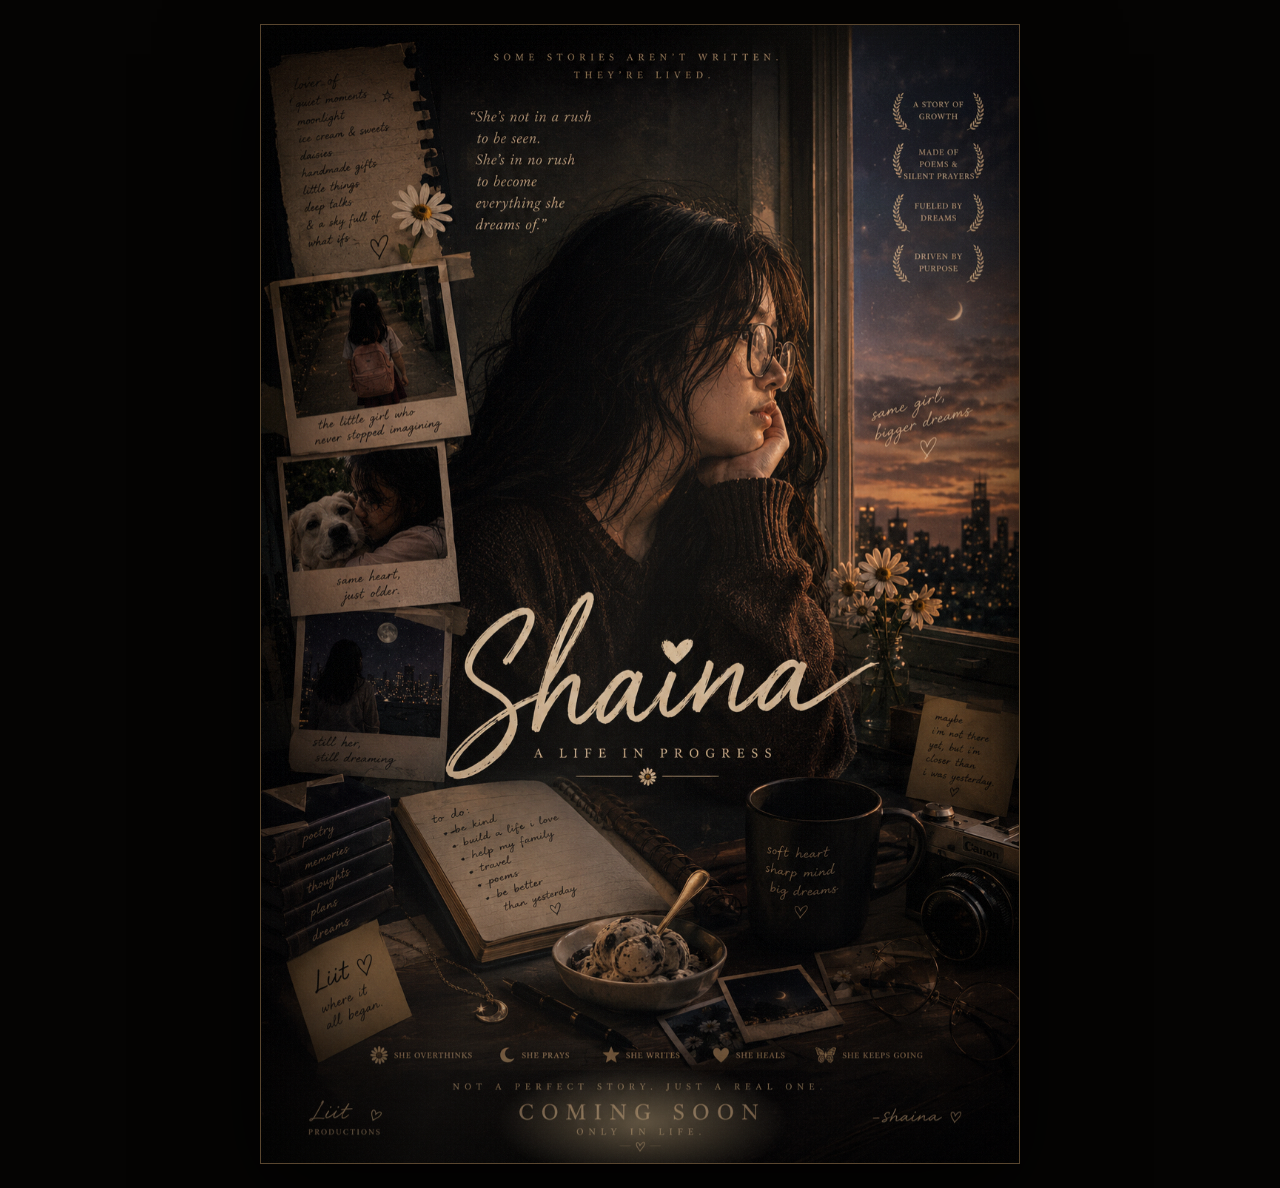
==== index.html @ 5ef810a8 "Rename index-1.html to index.html" ====
<!DOCTYPE html>
<html lang="en">
<head>
<meta charset="UTF-8">
<meta name="viewport" content="width=device-width, initial-scale=1.0">
<title>Shaina — A Life in Progress</title>
<link rel="preconnect" href="https://fonts.googleapis.com">
<link rel="preconnect" href="https://fonts.gstatic.com" crossorigin>
<link href="https://fonts.googleapis.com/css2?family=Great+Vibes&family=Cormorant+Garamond:ital,wght@0,400;0,500;0,600;1,400;1,500&family=DM+Mono:wght@400;500&display=swap" rel="stylesheet">
<link rel="stylesheet" href="style.css">
</head>
<body>
<div class="poster">
 <div class="intro" id="intro" aria-hidden="true">
  <div class="veils">
   <span class="veil"></span><span class="veil"></span><span class="veil"></span><span class="veil"></span>
   <span class="veil"></span><span class="veil"></span><span class="veil"></span><span class="veil"></span>
   <span class="veil"></span><span class="veil"></span><span class="veil"></span><span class="veil"></span>
   <span class="veil"></span><span class="veil"></span><span class="veil"></span><span class="veil"></span>
  </div>
  <div class="intro__shine"></div>
 </div>

 <img class="poster-base" src="images/poster.png" alt="Shaina — A Life in Progress movie poster">
 <div class="light"></div>
 <div class="grain"></div>
 <div class="spotlight"></div>
 <div class="titleShine"></div>
 <span class="star s1"></span><span class="star s2"></span><span class="star s3"></span>
 <span class="star s4"></span><span class="star s5"></span><span class="star s6"></span>
 <span class="dust d1"></span><span class="dust d2"></span><span class="dust d3"></span><span class="dust d4"></span>
 <div class="comingSoon"></div>
 <div class="focusDim"></div>

 <!-- only window (right side) memories are removed; everything else stays clickable -->
 <button class="hotspot h1" data-title="The Little Girl" data-text="The younger version of Shaina — curious, imaginative, and quietly building the dreams that would follow her." aria-label="Open childhood details"></button>
 <button class="hotspot h2" data-title="The Soft Heart" data-text="A reminder of the tenderness she carries: the little things, the memories, and the beings she has always cared about." aria-label="Open memory details"></button>
 <button class="hotspot h3" data-title="Still Dreaming" data-text="Even after growing up, some parts of her stayed the same — the love for quiet nights, stories, and bigger dreams." aria-label="Open dream details"></button>
 <button class="hotspot h4" data-title="Shaina" data-text="This is the center of the story: a girl figuring herself out, learning to grow without losing the softer parts of who she is." aria-label="Open Shaina details"></button>

 <div class="modal" id="detailModal" aria-hidden="true">
   <div class="detail" role="dialog" aria-modal="true" aria-labelledby="detailTitle">
     <button class="close" id="closeModal" aria-label="Close">×</button>
     <h2 id="detailTitle">Shaina</h2>
     <div class="line"></div>
     <p id="detailText"></p>
     <small>CLICK ANY MEMORY TO DISCOVER ITS STORY</small>
   </div>
 </div>
</div>

<script>
const modal=document.getElementById('detailModal');
const title=document.getElementById('detailTitle');
const text=document.getElementById('detailText');
const close=document.getElementById('closeModal');
const poster=document.querySelector('.poster');

let activeButton=null;

function spawnEmote(btn){
  const glyphs=['♡','✦','♥','✧'];
  const count=5;
  for(let i=0;i<count;i++){
    const p=document.createElement('span');
    p.className='emote-particle';
    p.textContent=glyphs[Math.floor(Math.random()*glyphs.length)];
    const xOff=Math.round((Math.random()*70-35));
    const delay=(Math.random()*0.18).toFixed(2);
    p.style.left=`calc(50% + ${xOff}px)`;
    p.style.animationDelay=delay+'s';
    btn.appendChild(p);
    setTimeout(()=>p.remove(),1400);
  }
}

function openStory(btn){
  title.textContent=btn.dataset.title;
  text.textContent=btn.dataset.text;
  modal.classList.remove('show');
  void modal.offsetWidth;
  modal.classList.add('show');
  modal.setAttribute('aria-hidden','false');
  poster.classList.remove('focusing');
}

/* Plays the "turning to greet you" flash/sweep on Shaina (h4) before her story opens */
function playGreeting(btn,onDone){
  const flash=document.createElement('span');
  flash.className='charFlash';
  const sweep=document.createElement('span');
  sweep.className='charSweep';
  btn.appendChild(flash);
  btn.appendChild(sweep);
  btn.classList.remove('greeting');
  void btn.offsetWidth;
  btn.classList.add('greeting');
  spawnEmote(btn);
  setTimeout(()=>{
    flash.remove();
    sweep.remove();
    btn.classList.remove('greeting');
    onDone();
  },720);
}

document.querySelectorAll('.hotspot').forEach(btn=>{
  btn.addEventListener('click',()=>{
    if(activeButton) activeButton.classList.remove('active');
    activeButton=btn;

    if(btn.classList.contains('h4')){
      /* Main character: brief flash/turn acknowledgment, then reveal her story */
      playGreeting(btn,()=>{
        btn.classList.remove('active');
        void btn.offsetWidth;
        btn.classList.add('active');
        openStory(btn);
      });
    } else {
      btn.classList.remove('active');
      void btn.offsetWidth;
      btn.classList.add('active');
      spawnEmote(btn);
      openStory(btn);
    }
  });
  btn.addEventListener('pointerenter',()=>{
    if(modal.classList.contains('show')) return;
    const pr=poster.getBoundingClientRect();
    const br=btn.getBoundingClientRect();
    const cx=br.left+br.width/2-pr.left;
    const cy=br.top+br.height/2-pr.top;
    const rx=br.width/2+26;
    const ry=br.height/2+26;
    poster.style.setProperty('--fx',cx+'px');
    poster.style.setProperty('--fy',cy+'px');
    poster.style.setProperty('--frx',rx+'px');
    poster.style.setProperty('--fry',ry+'px');
    poster.classList.add('focusing');
  });
  btn.addEventListener('pointerleave',()=>{poster.classList.remove('focusing')});
});

function closeDetails(){
  modal.classList.remove('show');
  modal.setAttribute('aria-hidden','true');
  if(activeButton){activeButton.classList.remove('active');activeButton=null}
}
close.addEventListener('click',closeDetails);
modal.addEventListener('click',e=>{if(e.target===modal)closeDetails()});
document.addEventListener('keydown',e=>{if(e.key==='Escape')closeDetails()});
</script>
</body>
</html>
---- style.css ----
*{box-sizing:border-box;margin:0;padding:0}
html,body{background:#050403;min-height:100%;font-family:Georgia,serif}
body{display:flex;justify-content:center;padding:24px 12px}

/* ---------- POSTER FRAME ---------- */
.poster{
  width:min(760px,100%);
  aspect-ratio:2/3;
  position:relative;
  overflow:hidden;
  background:#090807;
  box-shadow:0 30px 90px rgba(0,0,0,.75);
  border:1px solid #59462f;
  perspective:900px;
  cursor:default;
  animation:appear 1.1s ease both,frameGlow 6s ease-in-out 1.6s infinite;
  will-change:filter;
}
@keyframes appear{from{opacity:0;transform:scale(.97)}to{opacity:1;transform:scale(1)}}
@keyframes frameGlow{
  0%,100%{filter:drop-shadow(0 0 0 rgba(202,168,115,0))}
  50%{filter:drop-shadow(0 0 18px rgba(202,168,115,.45))}
}

.poster{transition:box-shadow .6s ease,border-color .6s ease}
.poster:hover{box-shadow:0 34px 100px rgba(0,0,0,.8);border-color:#7a6238}

.poster>.poster-base{
  position:absolute;inset:0;width:100%;height:100%;
  object-fit:cover;display:block;
  transform-origin:50% 48%;will-change:transform;
  animation:cameraDrift 20s ease-in-out infinite alternate;
}
@keyframes cameraDrift{
  0%{transform:scale(1.012) translate3d(0,0,0)}
  50%{transform:scale(1.024) translate3d(-.3%,.18%,0)}
  100%{transform:scale(1.036) translate3d(.3%,-.14%,0)}
}

/* cinematic moving light sweep */
.light{
  position:absolute;inset:-60%;z-index:6;pointer-events:none;
  background:linear-gradient(112deg,transparent 42%,rgba(255,225,180,.06) 50%,transparent 58%);
  mix-blend-mode:screen;will-change:transform;
  animation:filmLight 17s cubic-bezier(.45,0,.55,1) infinite;
}
@keyframes filmLight{
  0%,100%{transform:translateX(-18%) rotate(-2deg);opacity:.18}
  50%{transform:translateX(18%) rotate(2deg);opacity:.55}
}

/* soft breathing vignette, keeps focus on Shaina */
.poster:after{
  content:"";position:absolute;inset:-5%;z-index:7;pointer-events:none;
  background:radial-gradient(circle at 50% 42%,transparent 34%,rgba(0,0,0,.16) 66%,rgba(0,0,0,.58) 100%);
  animation:vignetteBreath 9s ease-in-out infinite alternate;
}
@keyframes vignetteBreath{from{opacity:.72}to{opacity:1}}

/* subtle film grain */
.grain{
  position:absolute;inset:0;z-index:4;pointer-events:none;opacity:.1;
  background-image:url("data:image/svg+xml,%3Csvg xmlns='http://www.w3.org/2000/svg' width='180' height='180'%3E%3Cfilter id='n'%3E%3CfeTurbulence baseFrequency='.8' numOctaves='4' stitchTiles='stitch'/%3E%3C/filter%3E%3Crect width='100%25' height='100%25' filter='url(%23n)' opacity='.7'/%3E%3C/svg%3E");
}

/* cursor-tracking golden spotlight — desktop hover only */
.spotlight{
  position:absolute;top:50%;left:50%;width:55%;height:38%;
  z-index:10;pointer-events:none;opacity:0;border-radius:50%;
  background:radial-gradient(circle,rgba(255,214,150,.16),transparent 70%);
  transform:translate3d(calc(-50% + var(--sx,0px)),calc(-50% + var(--sy,0px)),0);
  transition:opacity .5s ease;will-change:transform;
}
.poster:hover .spotlight{opacity:1}

/* soft golden glow breathing behind the title */
.titleShine{
  position:absolute;left:14%;right:14%;top:53%;bottom:25%;
  z-index:5;pointer-events:none;
  background:radial-gradient(ellipse 55% 60% at 50% 50%,rgba(255,222,170,.2),transparent 78%);
  mix-blend-mode:screen;filter:blur(10px);opacity:0;
  animation:titleGlow 6s ease-in-out 2.8s infinite;
}
@keyframes titleGlow{0%,100%{opacity:0}50%{opacity:1}}

/* twinkling night sky */
.star{position:absolute;z-index:9;width:2px;height:2px;border-radius:50%;background:#fff;box-shadow:0 0 5px 1px rgba(255,255,255,.85);opacity:0;pointer-events:none;animation:twinkle 3.6s ease-in-out infinite}
.s1{left:80%;top:9%;animation-delay:.2s}
.s2{left:86%;top:14%;animation-delay:1.1s}
.s3{left:91%;top:8%;animation-delay:2s}
.s4{left:83%;top:21%;animation-delay:.7s}
.s5{left:95%;top:17%;animation-delay:1.6s}
.s6{left:88%;top:25%;animation-delay:2.5s}
@keyframes twinkle{0%,100%{opacity:0;transform:scale(.6)}50%{opacity:1;transform:scale(1.3)}}

/* floating dust motes */
.dust{position:absolute;z-index:8;width:3px;height:3px;border-radius:50%;background:#f1ddbd;opacity:0;pointer-events:none;animation:dust 9s ease-in-out infinite}
.d1{left:32%;top:18%;animation-delay:0s}
.d2{left:74%;top:42%;animation-delay:2.2s}
.d3{left:48%;top:78%;animation-delay:4.4s}
.d4{left:18%;top:68%;animation-delay:6.6s}
@keyframes dust{
  0%,100%{opacity:0;transform:translate(0,10px)}
  25%{opacity:.18}
  55%{opacity:.4;transform:translate(8px,-18px)}
  80%{opacity:.08}
}

/* "COMING SOON" — a soft gold light blends over the text, no overlay image needed */
.comingSoon{
  position:absolute;left:29.3%;top:93.7%;width:42%;height:5.6%;
  z-index:5;pointer-events:none;
}
.comingSoon:before{
  content:"";position:absolute;inset:-60% -8%;
  background:radial-gradient(ellipse 55% 60% at 50% 50%,rgba(255,222,170,.5),transparent 72%);
  mix-blend-mode:screen;filter:blur(2px);
  animation:comingSoonGlow 4.2s ease-in-out infinite;
}
@keyframes comingSoonGlow{
  0%,100%{opacity:.25}
  50%{opacity:.85}
}

/* focus dim — while one memory is hovered, everything else softly blurs and dims around it */
.focusDim{
  position:absolute;inset:0;z-index:18;pointer-events:none;
  background:rgba(5,4,3,.5);
  backdrop-filter:blur(3.5px) brightness(.88) saturate(.9);
  -webkit-backdrop-filter:blur(3.5px) brightness(.88) saturate(.9);
  opacity:0;transition:opacity .55s cubic-bezier(.22,1,.36,1);
  -webkit-mask-image:radial-gradient(ellipse var(--frx,0px) var(--fry,0px) at var(--fx,50%) var(--fy,50%),transparent 0%,transparent 68%,black 100%);
  mask-image:radial-gradient(ellipse var(--frx,0px) var(--fry,0px) at var(--fx,50%) var(--fy,50%),transparent 0%,transparent 68%,black 100%);
  -webkit-mask-repeat:no-repeat;mask-repeat:no-repeat;
}
.poster.focusing .focusDim{opacity:1}

.hotspot{position:absolute;z-index:25;background:transparent;border:0;padding:0;cursor:pointer;transition:transform .5s cubic-bezier(.22,1,.36,1)}
.hotspot:hover{transform:scale(1.018)}
.h1{left:2%;top:22%;width:25%;height:18%}
.h2{left:2%;top:39%;width:25%;height:15%}
.h3{left:2%;top:53%;width:25%;height:16%}
.h4{left:26%;top:15%;width:51%;height:55%}

/* hover frame — viewfinder corner brackets, like a camera pulling focus on the memory */
.hotspot:before{
  content:"";position:absolute;inset:-5%;pointer-events:none;
  border:22px solid transparent;
  border-image:url("data:image/svg+xml,%3Csvg xmlns='http://www.w3.org/2000/svg' width='60' height='60'%3E%3Cpath d='M2 18V6a4 4 0 0 1 4-4h12M58 18V6a4 4 0 0 1-4-4H42M2 42v12a4 4 0 0 0 4 4h12M58 42v12a4 4 0 0 0-4 4H42' fill='none' stroke='%23e8c793' stroke-width='2.4' stroke-linecap='round'/%3E%3C/svg%3E") 20 fill/22px stretch;
  opacity:0;transform:scale(1.05);
  transition:opacity .5s ease,transform .5s cubic-bezier(.22,1,.36,1);
}
.hotspot:hover:before{opacity:.85;transform:scale(1)}
.hotspot.active:before{opacity:0}

/* hover label — the memory's name, whispered in above the frame */
.hotspot:after{
  content:"✦  " attr(data-title) "  ✦";
  position:absolute;left:50%;bottom:100%;margin-bottom:8px;
  transform:translate(-50%,6px);
  font:italic 500 13px/1 'Cormorant Garamond',Georgia,serif;
  letter-spacing:.04em;color:#f1dfc0;white-space:nowrap;
  padding:5px 14px;border:1px solid rgba(216,182,129,.4);
  background:rgba(10,8,6,.82);backdrop-filter:blur(3px);
  border-radius:1px;opacity:0;pointer-events:none;
  transition:opacity .4s ease,transform .4s cubic-bezier(.22,1,.36,1);
}
.hotspot:hover:after{opacity:1;transform:translate(-50%,0)}
.hotspot.active:after{content:"";opacity:0}
.h4:after{bottom:auto;top:6%}
.h1:after,.h2:after,.h3:after{left:0;transform:translate(0,6px)}
.h1:hover:after,.h2:hover:after,.h3:hover:after{transform:translate(0,0)}
@media(max-width:600px){.hotspot:after{font-size:11px;padding:4px 10px}}

.hotspot.active{animation:memoryFocus .85s cubic-bezier(.22,1,.36,1) both;z-index:90}
@keyframes memoryFocus{
  0%{transform:scale(1) rotate(0deg);filter:brightness(1) saturate(1)}
  25%{transform:scale(1.05) rotate(-1.6deg);filter:brightness(1.3) saturate(1.25)}
  50%{transform:scale(1.03) rotate(1.4deg);filter:brightness(1.18) saturate(1.15)}
  75%{transform:scale(1.02) rotate(-.6deg);filter:brightness(1.08) saturate(1.05)}
  100%{transform:scale(1.012) rotate(0deg);filter:brightness(1) saturate(1)}
}
.hotspot.active:after{
  content:"";position:absolute;inset:0;margin:auto;width:14px;height:14px;border-radius:50%;
  background:radial-gradient(circle,rgba(255,190,150,.95),rgba(255,225,170,.5) 45%,transparent 70%);
  animation:clickPing .85s cubic-bezier(.22,1,.36,1) both;pointer-events:none;
}
@keyframes clickPing{0%{opacity:.95;transform:scale(.4)}100%{opacity:0;transform:scale(10)}}

/* ---------- MAIN CHARACTER "GREETING" ACKNOWLEDGMENT ---------- */
/* Plays only on the Shaina (h4) hotspot before her story opens: a bright
   camera-flash pulse across her, like she's turning to acknowledge you. */
.hotspot.h4.greeting{animation:charGreet .78s cubic-bezier(.22,1,.36,1) both;z-index:90}
@keyframes charGreet{
  0%{transform:scale(1) rotate(0deg);filter:brightness(1) saturate(1) contrast(1)}
  20%{transform:scale(1.015) rotate(-.6deg);filter:brightness(1.55) saturate(1.3) contrast(1.08)}
  40%{transform:scale(1.03) rotate(.8deg);filter:brightness(1.25) saturate(1.2) contrast(1.05)}
  62%{transform:scale(1.015) rotate(-.4deg);filter:brightness(1.4) saturate(1.15) contrast(1.03)}
  100%{transform:scale(1.008) rotate(0deg);filter:brightness(1) saturate(1) contrast(1)}
}
.charFlash{
  position:absolute;inset:-8%;z-index:88;pointer-events:none;border-radius:6%;
  background:radial-gradient(ellipse 60% 55% at 50% 42%,rgba(255,241,214,.95),rgba(255,222,170,.4) 45%,transparent 74%);
  mix-blend-mode:screen;opacity:0;
  animation:flashPulse .78s cubic-bezier(.22,1,.36,1) both;
}
@keyframes flashPulse{
  0%{opacity:0}
  16%{opacity:.9}
  38%{opacity:.35}
  55%{opacity:.6}
  100%{opacity:0}
}
/* a soft sweeping glint, like light catching her as she turns to face you */
.charSweep{
  position:absolute;inset:-8%;z-index:89;pointer-events:none;border-radius:6%;overflow:hidden;
}
.charSweep:before{
  content:"";position:absolute;top:-20%;bottom:-20%;left:-40%;width:36%;
  background:linear-gradient(100deg,transparent,rgba(255,238,205,.65),transparent);
  mix-blend-mode:screen;
  animation:sweepAcross .78s cubic-bezier(.22,1,.36,1) both;
}
@keyframes sweepAcross{
  0%{transform:translateX(0) skewX(-12deg);opacity:0}
  12%{opacity:.85}
  70%{opacity:.5}
  100%{transform:translateX(340%) skewX(-12deg);opacity:0}
}

/* floating emote particles — little sparks of reaction when a memory is tapped */
.emote-particle{
  position:absolute;bottom:38%;left:50%;
  transform:translate(-50%,0) scale(.5) rotate(0deg);
  font-size:15px;color:#f3d9a6;
  text-shadow:0 0 6px rgba(240,214,160,.85),0 0 2px rgba(0,0,0,.4);
  pointer-events:none;z-index:95;opacity:0;
  animation:emoteFloat 1.15s ease-out forwards;
}
@keyframes emoteFloat{
  0%{opacity:0;transform:translate(-50%,0) scale(.4) rotate(0deg)}
  18%{opacity:1;transform:translate(-50%,-14px) scale(1.15) rotate(-8deg)}
  100%{opacity:0;transform:translate(-50%,-78px) scale(.75) rotate(10deg)}
}

/* cinematic detail panel */
.modal{position:absolute;inset:0;z-index:100;display:flex;align-items:center;justify-content:center;padding:7%;background:rgba(4,3,2,.72);backdrop-filter:blur(7px);-webkit-backdrop-filter:blur(7px);opacity:0;visibility:hidden;transition:opacity .45s ease,visibility .45s ease}
.modal.show{opacity:1;visibility:visible;animation:cinemaCurtain .65s cubic-bezier(.22,1,.36,1) both}
@keyframes cinemaCurtain{0%{opacity:0;backdrop-filter:blur(0);-webkit-backdrop-filter:blur(0)}100%{opacity:1;backdrop-filter:blur(9px);-webkit-backdrop-filter:blur(9px)}}

.detail{position:relative;width:min(88%,470px);padding:9% 9% 8%;text-align:center;background:linear-gradient(145deg,rgba(42,31,22,.96),rgba(12,9,7,.97));border:1px solid rgba(219,190,146,.38);box-shadow:0 25px 70px rgba(0,0,0,.85)}
.modal.show .detail{animation:storyReveal .75s cubic-bezier(.22,1,.36,1) both}
@keyframes storyReveal{
  0%{opacity:0;transform:translateY(42px) scale(.9) rotateX(8deg);filter:blur(8px)}
  55%{opacity:1;transform:translateY(-5px) scale(1.015) rotateX(0);filter:blur(0)}
  100%{opacity:1;transform:translateY(0) scale(1) rotateX(0)}
}
.detail:before{content:'✦';position:absolute;top:7%;left:50%;transform:translateX(-50%);color:#d8b681;font-size:18px}
.detail h2{margin:12% 0 4%;font:400 clamp(30px,6vw,48px) 'Great Vibes';color:#f0dec0;animation:letterReveal .7s .15s both}
.detail .line{width:55px;height:1px;background:#caa873;margin:0 auto 7%;opacity:.7;transform-origin:center;animation:lineGrow .6s .28s both}
.detail p{margin:0 auto;max-width:390px;font:italic clamp(15px,2.7vw,21px)/1.45 'Cormorant Garamond';color:#ddcbb0;animation:textReveal .7s .34s both}
.detail small{display:block;margin-top:8%;font:400 8px/1.5 'DM Mono';letter-spacing:.25em;color:#ad9068;animation:textReveal .7s .46s both}
@keyframes letterReveal{from{opacity:0;transform:translateY(12px);letter-spacing:.08em}to{opacity:1;transform:none;letter-spacing:normal}}
@keyframes lineGrow{from{transform:scaleX(0);opacity:0}to{transform:scaleX(1);opacity:.7}}
@keyframes textReveal{from{opacity:0;transform:translateY(10px)}to{opacity:1;transform:none}}

.close{position:absolute;right:4%;top:4%;border:0;background:none;color:#d9c09a;font:300 25px 'DM Mono';cursor:pointer;transition:.25s}
.close:hover{transform:rotate(90deg) scale(1.12);color:#fff}

/* mobile: scales as one complete 2:3 poster, layout never rearranges */
@media(max-width:600px){
 body{padding:0}
 .poster{width:100vw;border:0;box-shadow:none}
}

/* ---------- OPENING TITLE SEQUENCE ---------- */
.intro{position:absolute;inset:0;z-index:200;pointer-events:none;overflow:hidden;transition:opacity .6s ease .1s}
.intro.is-done{opacity:0}
.veils{position:absolute;inset:0;display:grid;grid-template-columns:repeat(4,1fr);grid-template-rows:repeat(4,1fr)}
.veil{background:#050403;animation:veilOpen .8s cubic-bezier(.22,1,.36,1) both}
/* stagger order: Shaina (center) -> title -> outward to top -> sides -> desk -> footer, last */
.veil:nth-child(1){animation-delay:1.4s}
.veil:nth-child(2){animation-delay:.8s}
.veil:nth-child(3){animation-delay:.95s}
.veil:nth-child(4){animation-delay:1.55s}
.veil:nth-child(5){animation-delay:1.1s}
.veil:nth-child(6){animation-delay:.2s}
.veil:nth-child(7){animation-delay:.35s}
.veil:nth-child(8){animation-delay:1.25s}
.veil:nth-child(9){animation-delay:1.7s}
.veil:nth-child(10){animation-delay:.5s}
.veil:nth-child(11){animation-delay:.65s}
.veil:nth-child(12){animation-delay:1.85s}
.veil:nth-child(13){animation-delay:2s}
.veil:nth-child(14){animation-delay:2.15s}
.veil:nth-child(15){animation-delay:2.3s}
.veil:nth-child(16){animation-delay:2.45s}
@keyframes veilOpen{0%{opacity:1;filter:brightness(.4)}45%{opacity:.8;filter:brightness(.75)}100%{opacity:0;filter:brightness(1)}}
.intro__shine{position:absolute;inset:-70%;background:linear-gradient(105deg,transparent 44%,rgba(255,231,193,.11) 50%,transparent 56%);mix-blend-mode:screen;animation:introShine 3.2s ease-in-out .3s both}
@keyframes introShine{0%{transform:translateX(-28%) rotate(-2deg);opacity:0}25%{opacity:.3}70%{opacity:.55}100%{transform:translateX(28%) rotate(2deg);opacity:0}}

@media(prefers-reduced-motion:reduce){
  .poster,.poster>.poster-base,.light,.poster:after,.dust,.spotlight,.titleShine,.star,
  .hotspot.active,.hotspot.active:after,.modal.show,.modal.show .detail,
  .detail h2,.detail .line,.detail p,.detail small,.veil,.intro__shine,
  .comingSoon:before,.hotspot.h4.greeting,.charFlash,.charSweep:before{animation:none!important}
  .focusDim{transition:none!important}
  .emote-particle{display:none!important}
  .poster{opacity:1;transform:none}
}
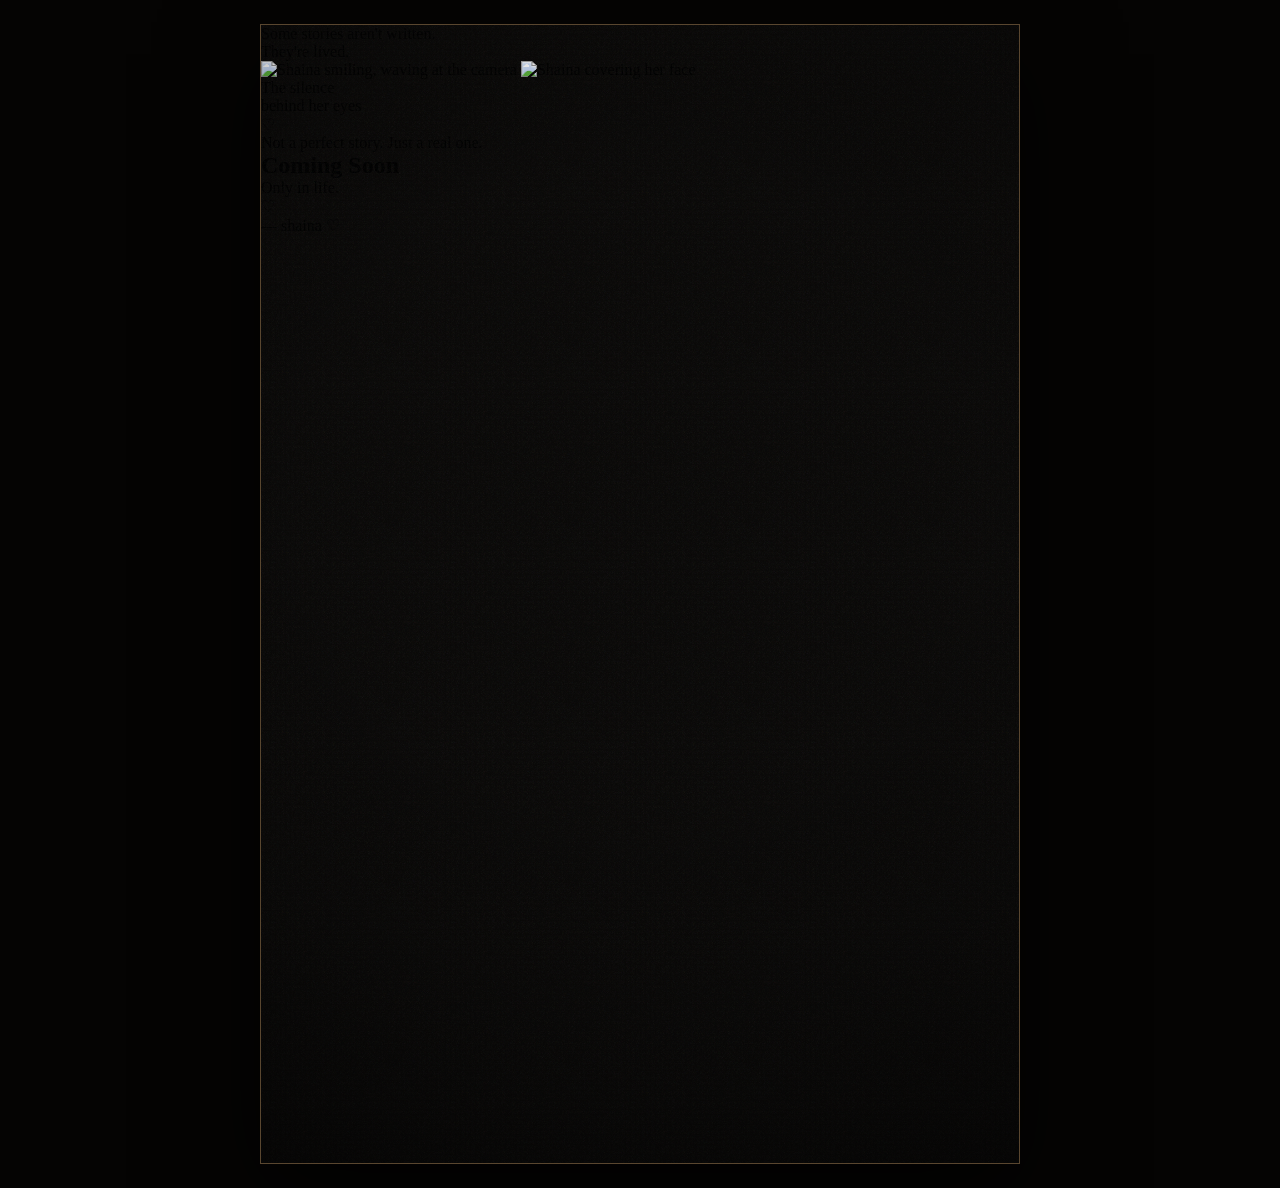
==== commit 48153bcb: "Update index.html" ====
--- a/index.html
+++ b/index.html
@@ -3,153 +3,50 @@
 <head>
 <meta charset="UTF-8">
 <meta name="viewport" content="width=device-width, initial-scale=1.0">
-<title>Shaina — A Life in Progress</title>
+<title>ACTIVITY3_LUCENA</title>
 <link rel="preconnect" href="https://fonts.googleapis.com">
 <link rel="preconnect" href="https://fonts.gstatic.com" crossorigin>
-<link href="https://fonts.googleapis.com/css2?family=Great+Vibes&family=Cormorant+Garamond:ital,wght@0,400;0,500;0,600;1,400;1,500&family=DM+Mono:wght@400;500&display=swap" rel="stylesheet">
+<link href="https://fonts.googleapis.com/css2?family=Cormorant+Garamond:wght@400;500;600&family=Cormorant+SC:wght@500;600&family=Mrs+Saint+Delafield&family=Alex+Brush&display=swap" rel="stylesheet">
 <link rel="stylesheet" href="style.css">
+ <link rel="icon" type="image/png" href="favicon.png">
+ <script src="script.js"></script>
 </head>
 <body>
-<div class="poster">
- <div class="intro" id="intro" aria-hidden="true">
-  <div class="veils">
-   <span class="veil"></span><span class="veil"></span><span class="veil"></span><span class="veil"></span>
-   <span class="veil"></span><span class="veil"></span><span class="veil"></span><span class="veil"></span>
-   <span class="veil"></span><span class="veil"></span><span class="veil"></span><span class="veil"></span>
-   <span class="veil"></span><span class="veil"></span><span class="veil"></span><span class="veil"></span>
-  </div>
-  <div class="intro__shine"></div>
- </div>
 
- <img class="poster-base" src="images/poster.png" alt="Shaina — A Life in Progress movie poster">
- <div class="light"></div>
- <div class="grain"></div>
- <div class="spotlight"></div>
- <div class="titleShine"></div>
- <span class="star s1"></span><span class="star s2"></span><span class="star s3"></span>
- <span class="star s4"></span><span class="star s5"></span><span class="star s6"></span>
- <span class="dust d1"></span><span class="dust d2"></span><span class="dust d3"></span><span class="dust d4"></span>
- <div class="comingSoon"></div>
- <div class="focusDim"></div>
+  <main class="poster">
 
- <!-- only window (right side) memories are removed; everything else stays clickable -->
- <button class="hotspot h1" data-title="The Little Girl" data-text="The younger version of Shaina — curious, imaginative, and quietly building the dreams that would follow her." aria-label="Open childhood details"></button>
- <button class="hotspot h2" data-title="The Soft Heart" data-text="A reminder of the tenderness she carries: the little things, the memories, and the beings she has always cared about." aria-label="Open memory details"></button>
- <button class="hotspot h3" data-title="Still Dreaming" data-text="Even after growing up, some parts of her stayed the same — the love for quiet nights, stories, and bigger dreams." aria-label="Open dream details"></button>
- <button class="hotspot h4" data-title="Shaina" data-text="This is the center of the story: a girl figuring herself out, learning to grow without losing the softer parts of who she is." aria-label="Open Shaina details"></button>
+    <div class="grain"></div>
+    <div class="vignette"></div>
+    <div class="scrim"></div>
 
- <div class="modal" id="detailModal" aria-hidden="true">
-   <div class="detail" role="dialog" aria-modal="true" aria-labelledby="detailTitle">
-     <button class="close" id="closeModal" aria-label="Close">×</button>
-     <h2 id="detailTitle">Shaina</h2>
-     <div class="line"></div>
-     <p id="detailText"></p>
-     <small>CLICK ANY MEMORY TO DISCOVER ITS STORY</small>
-   </div>
- </div>
-</div>
+    <header class="poster__eyebrow">
+      <p class="tagline">Some stories aren't written.<br>They're lived.</p>
+    </header>
 
-<script>
-const modal=document.getElementById('detailModal');
-const title=document.getElementById('detailTitle');
-const text=document.getElementById('detailText');
-const close=document.getElementById('closeModal');
-const poster=document.querySelector('.poster');
+    <section class="portrait" id="portrait" aria-label="Hover or press to reveal the other side of the story">
+      <div class="portrait__glow"></div>
+      <img class="portrait__img portrait__img--smile" src="images/smile.jpg" alt="Shaina smiling, waving at the camera">
+      <img class="portrait__img portrait__img--hide" src="images/hide.jpg" alt="Shaina covering her face">
+      <div class="particles" id="particles"></div>
+    </section>
 
-let activeButton=null;
+    <section class="poster__body">
+      <p class="script">The silence<br>behind her eyes</p>
+      <div class="heart" aria-hidden="true">♡</div>
 
-function spawnEmote(btn){
-  const glyphs=['♡','✦','♥','✧'];
-  const count=5;
-  for(let i=0;i<count;i++){
-    const p=document.createElement('span');
-    p.className='emote-particle';
-    p.textContent=glyphs[Math.floor(Math.random()*glyphs.length)];
-    const xOff=Math.round((Math.random()*70-35));
-    const delay=(Math.random()*0.18).toFixed(2);
-    p.style.left=`calc(50% + ${xOff}px)`;
-    p.style.animationDelay=delay+'s';
-    btn.appendChild(p);
-    setTimeout(()=>p.remove(),1400);
-  }
-}
+      <p class="subline">Not a perfect story. Just a real one.</p>
 
-function openStory(btn){
-  title.textContent=btn.dataset.title;
-  text.textContent=btn.dataset.text;
-  modal.classList.remove('show');
-  void modal.offsetWidth;
-  modal.classList.add('show');
-  modal.setAttribute('aria-hidden','false');
-  poster.classList.remove('focusing');
-}
+      <h1 class="title">Coming Soon</h1>
+      <p class="release">Only in life.</p>
+      <div class="rule"><span>♡</span></div>
+    </section>
 
-/* Plays the "turning to greet you" flash/sweep on Shaina (h4) before her story opens */
-function playGreeting(btn,onDone){
-  const flash=document.createElement('span');
-  flash.className='charFlash';
-  const sweep=document.createElement('span');
-  sweep.className='charSweep';
-  btn.appendChild(flash);
-  btn.appendChild(sweep);
-  btn.classList.remove('greeting');
-  void btn.offsetWidth;
-  btn.classList.add('greeting');
-  spawnEmote(btn);
-  setTimeout(()=>{
-    flash.remove();
-    sweep.remove();
-    btn.classList.remove('greeting');
-    onDone();
-  },720);
-}
+    <footer class="poster__footer">
+      <p class="signature">— shaina <span aria-hidden="true">♡</span></p>
+    </footer>
 
-document.querySelectorAll('.hotspot').forEach(btn=>{
-  btn.addEventListener('click',()=>{
-    if(activeButton) activeButton.classList.remove('active');
-    activeButton=btn;
+  </main>
 
-    if(btn.classList.contains('h4')){
-      /* Main character: brief flash/turn acknowledgment, then reveal her story */
-      playGreeting(btn,()=>{
-        btn.classList.remove('active');
-        void btn.offsetWidth;
-        btn.classList.add('active');
-        openStory(btn);
-      });
-    } else {
-      btn.classList.remove('active');
-      void btn.offsetWidth;
-      btn.classList.add('active');
-      spawnEmote(btn);
-      openStory(btn);
-    }
-  });
-  btn.addEventListener('pointerenter',()=>{
-    if(modal.classList.contains('show')) return;
-    const pr=poster.getBoundingClientRect();
-    const br=btn.getBoundingClientRect();
-    const cx=br.left+br.width/2-pr.left;
-    const cy=br.top+br.height/2-pr.top;
-    const rx=br.width/2+26;
-    const ry=br.height/2+26;
-    poster.style.setProperty('--fx',cx+'px');
-    poster.style.setProperty('--fy',cy+'px');
-    poster.style.setProperty('--frx',rx+'px');
-    poster.style.setProperty('--fry',ry+'px');
-    poster.classList.add('focusing');
-  });
-  btn.addEventListener('pointerleave',()=>{poster.classList.remove('focusing')});
-});
-
-function closeDetails(){
-  modal.classList.remove('show');
-  modal.setAttribute('aria-hidden','true');
-  if(activeButton){activeButton.classList.remove('active');activeButton=null}
-}
-close.addEventListener('click',closeDetails);
-modal.addEventListener('click',e=>{if(e.target===modal)closeDetails()});
-document.addEventListener('keydown',e=>{if(e.key==='Escape')closeDetails()});
-</script>
+  <script src="script.js"></script>
 </body>
 </html>
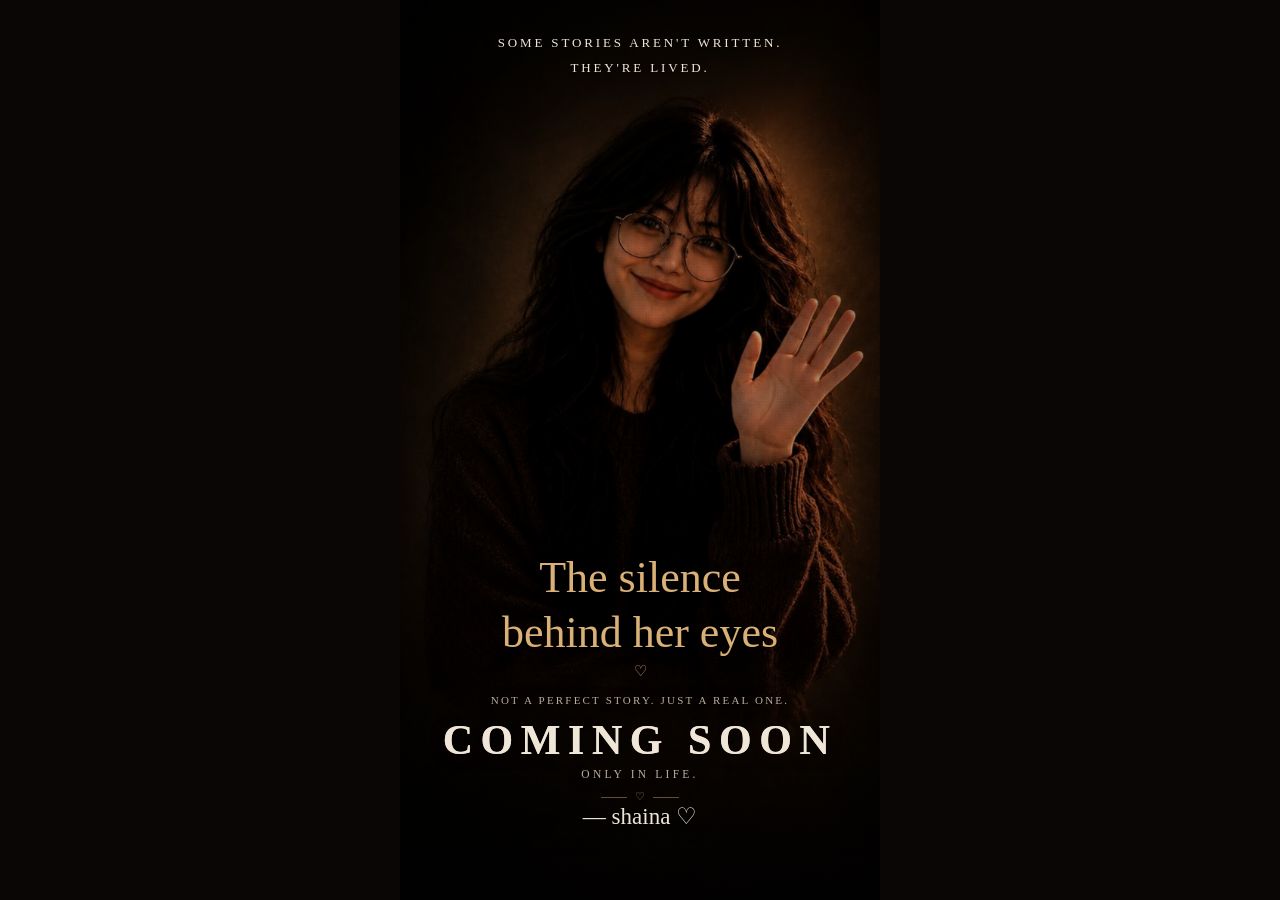
==== commit 6bdda370: "Update index.html" ====
--- a/index.html
+++ b/index.html
@@ -8,7 +8,7 @@
 <link rel="preconnect" href="https://fonts.gstatic.com" crossorigin>
 <link href="https://fonts.googleapis.com/css2?family=Cormorant+Garamond:wght@400;500;600&family=Cormorant+SC:wght@500;600&family=Mrs+Saint+Delafield&family=Alex+Brush&display=swap" rel="stylesheet">
 <link rel="stylesheet" href="style.css">
- <link rel="icon" type="image/png" href="favicon.png">
+<link rel="icon" href="images/favicon.png">
  <script src="script.js"></script>
 </head>
 <body>
--- a/style.css
+++ b/style.css
@@ -1,310 +1,420 @@
-*{box-sizing:border-box;margin:0;padding:0}
-html,body{background:#050403;min-height:100%;font-family:Georgia,serif}
-body{display:flex;justify-content:center;padding:24px 12px}
-
-/* ---------- POSTER FRAME ---------- */
-.poster{
-  width:min(760px,100%);
-  aspect-ratio:2/3;
-  position:relative;
-  overflow:hidden;
-  background:#090807;
-  box-shadow:0 30px 90px rgba(0,0,0,.75);
-  border:1px solid #59462f;
-  perspective:900px;
-  cursor:default;
-  animation:appear 1.1s ease both,frameGlow 6s ease-in-out 1.6s infinite;
-  will-change:filter;
-}
-@keyframes appear{from{opacity:0;transform:scale(.97)}to{opacity:1;transform:scale(1)}}
-@keyframes frameGlow{
-  0%,100%{filter:drop-shadow(0 0 0 rgba(202,168,115,0))}
-  50%{filter:drop-shadow(0 0 18px rgba(202,168,115,.45))}
-}
-
-.poster{transition:box-shadow .6s ease,border-color .6s ease}
-.poster:hover{box-shadow:0 34px 100px rgba(0,0,0,.8);border-color:#7a6238}
-
-.poster>.poster-base{
-  position:absolute;inset:0;width:100%;height:100%;
-  object-fit:cover;display:block;
-  transform-origin:50% 48%;will-change:transform;
-  animation:cameraDrift 20s ease-in-out infinite alternate;
-}
-@keyframes cameraDrift{
-  0%{transform:scale(1.012) translate3d(0,0,0)}
-  50%{transform:scale(1.024) translate3d(-.3%,.18%,0)}
-  100%{transform:scale(1.036) translate3d(.3%,-.14%,0)}
-}
-
-/* cinematic moving light sweep */
-.light{
-  position:absolute;inset:-60%;z-index:6;pointer-events:none;
-  background:linear-gradient(112deg,transparent 42%,rgba(255,225,180,.06) 50%,transparent 58%);
-  mix-blend-mode:screen;will-change:transform;
-  animation:filmLight 17s cubic-bezier(.45,0,.55,1) infinite;
-}
-@keyframes filmLight{
-  0%,100%{transform:translateX(-18%) rotate(-2deg);opacity:.18}
-  50%{transform:translateX(18%) rotate(2deg);opacity:.55}
-}
-
-/* soft breathing vignette, keeps focus on Shaina */
-.poster:after{
-  content:"";position:absolute;inset:-5%;z-index:7;pointer-events:none;
-  background:radial-gradient(circle at 50% 42%,transparent 34%,rgba(0,0,0,.16) 66%,rgba(0,0,0,.58) 100%);
-  animation:vignetteBreath 9s ease-in-out infinite alternate;
-}
-@keyframes vignetteBreath{from{opacity:.72}to{opacity:1}}
-
-/* subtle film grain */
-.grain{
-  position:absolute;inset:0;z-index:4;pointer-events:none;opacity:.1;
-  background-image:url("data:image/svg+xml,%3Csvg xmlns='http://www.w3.org/2000/svg' width='180' height='180'%3E%3Cfilter id='n'%3E%3CfeTurbulence baseFrequency='.8' numOctaves='4' stitchTiles='stitch'/%3E%3C/filter%3E%3Crect width='100%25' height='100%25' filter='url(%23n)' opacity='.7'/%3E%3C/svg%3E");
-}
-
-/* cursor-tracking golden spotlight — desktop hover only */
-.spotlight{
-  position:absolute;top:50%;left:50%;width:55%;height:38%;
-  z-index:10;pointer-events:none;opacity:0;border-radius:50%;
-  background:radial-gradient(circle,rgba(255,214,150,.16),transparent 70%);
-  transform:translate3d(calc(-50% + var(--sx,0px)),calc(-50% + var(--sy,0px)),0);
-  transition:opacity .5s ease;will-change:transform;
-}
-.poster:hover .spotlight{opacity:1}
-
-/* soft golden glow breathing behind the title */
-.titleShine{
-  position:absolute;left:14%;right:14%;top:53%;bottom:25%;
-  z-index:5;pointer-events:none;
-  background:radial-gradient(ellipse 55% 60% at 50% 50%,rgba(255,222,170,.2),transparent 78%);
-  mix-blend-mode:screen;filter:blur(10px);opacity:0;
-  animation:titleGlow 6s ease-in-out 2.8s infinite;
-}
-@keyframes titleGlow{0%,100%{opacity:0}50%{opacity:1}}
-
-/* twinkling night sky */
-.star{position:absolute;z-index:9;width:2px;height:2px;border-radius:50%;background:#fff;box-shadow:0 0 5px 1px rgba(255,255,255,.85);opacity:0;pointer-events:none;animation:twinkle 3.6s ease-in-out infinite}
-.s1{left:80%;top:9%;animation-delay:.2s}
-.s2{left:86%;top:14%;animation-delay:1.1s}
-.s3{left:91%;top:8%;animation-delay:2s}
-.s4{left:83%;top:21%;animation-delay:.7s}
-.s5{left:95%;top:17%;animation-delay:1.6s}
-.s6{left:88%;top:25%;animation-delay:2.5s}
-@keyframes twinkle{0%,100%{opacity:0;transform:scale(.6)}50%{opacity:1;transform:scale(1.3)}}
-
-/* floating dust motes */
-.dust{position:absolute;z-index:8;width:3px;height:3px;border-radius:50%;background:#f1ddbd;opacity:0;pointer-events:none;animation:dust 9s ease-in-out infinite}
-.d1{left:32%;top:18%;animation-delay:0s}
-.d2{left:74%;top:42%;animation-delay:2.2s}
-.d3{left:48%;top:78%;animation-delay:4.4s}
-.d4{left:18%;top:68%;animation-delay:6.6s}
-@keyframes dust{
-  0%,100%{opacity:0;transform:translate(0,10px)}
-  25%{opacity:.18}
-  55%{opacity:.4;transform:translate(8px,-18px)}
-  80%{opacity:.08}
-}
-
-/* "COMING SOON" — a soft gold light blends over the text, no overlay image needed */
-.comingSoon{
-  position:absolute;left:29.3%;top:93.7%;width:42%;height:5.6%;
-  z-index:5;pointer-events:none;
-}
-.comingSoon:before{
-  content:"";position:absolute;inset:-60% -8%;
-  background:radial-gradient(ellipse 55% 60% at 50% 50%,rgba(255,222,170,.5),transparent 72%);
-  mix-blend-mode:screen;filter:blur(2px);
-  animation:comingSoonGlow 4.2s ease-in-out infinite;
-}
-@keyframes comingSoonGlow{
-  0%,100%{opacity:.25}
-  50%{opacity:.85}
-}
-
-/* focus dim — while one memory is hovered, everything else softly blurs and dims around it */
-.focusDim{
-  position:absolute;inset:0;z-index:18;pointer-events:none;
-  background:rgba(5,4,3,.5);
-  backdrop-filter:blur(3.5px) brightness(.88) saturate(.9);
-  -webkit-backdrop-filter:blur(3.5px) brightness(.88) saturate(.9);
-  opacity:0;transition:opacity .55s cubic-bezier(.22,1,.36,1);
-  -webkit-mask-image:radial-gradient(ellipse var(--frx,0px) var(--fry,0px) at var(--fx,50%) var(--fy,50%),transparent 0%,transparent 68%,black 100%);
-  mask-image:radial-gradient(ellipse var(--frx,0px) var(--fry,0px) at var(--fx,50%) var(--fy,50%),transparent 0%,transparent 68%,black 100%);
-  -webkit-mask-repeat:no-repeat;mask-repeat:no-repeat;
-}
-.poster.focusing .focusDim{opacity:1}
-
-.hotspot{position:absolute;z-index:25;background:transparent;border:0;padding:0;cursor:pointer;transition:transform .5s cubic-bezier(.22,1,.36,1)}
-.hotspot:hover{transform:scale(1.018)}
-.h1{left:2%;top:22%;width:25%;height:18%}
-.h2{left:2%;top:39%;width:25%;height:15%}
-.h3{left:2%;top:53%;width:25%;height:16%}
-.h4{left:26%;top:15%;width:51%;height:55%}
-
-/* hover frame — viewfinder corner brackets, like a camera pulling focus on the memory */
-.hotspot:before{
-  content:"";position:absolute;inset:-5%;pointer-events:none;
-  border:22px solid transparent;
-  border-image:url("data:image/svg+xml,%3Csvg xmlns='http://www.w3.org/2000/svg' width='60' height='60'%3E%3Cpath d='M2 18V6a4 4 0 0 1 4-4h12M58 18V6a4 4 0 0 1-4-4H42M2 42v12a4 4 0 0 0 4 4h12M58 42v12a4 4 0 0 0-4 4H42' fill='none' stroke='%23e8c793' stroke-width='2.4' stroke-linecap='round'/%3E%3C/svg%3E") 20 fill/22px stretch;
-  opacity:0;transform:scale(1.05);
-  transition:opacity .5s ease,transform .5s cubic-bezier(.22,1,.36,1);
-}
-.hotspot:hover:before{opacity:.85;transform:scale(1)}
-.hotspot.active:before{opacity:0}
-
-/* hover label — the memory's name, whispered in above the frame */
-.hotspot:after{
-  content:"✦  " attr(data-title) "  ✦";
-  position:absolute;left:50%;bottom:100%;margin-bottom:8px;
-  transform:translate(-50%,6px);
-  font:italic 500 13px/1 'Cormorant Garamond',Georgia,serif;
-  letter-spacing:.04em;color:#f1dfc0;white-space:nowrap;
-  padding:5px 14px;border:1px solid rgba(216,182,129,.4);
-  background:rgba(10,8,6,.82);backdrop-filter:blur(3px);
-  border-radius:1px;opacity:0;pointer-events:none;
-  transition:opacity .4s ease,transform .4s cubic-bezier(.22,1,.36,1);
-}
-.hotspot:hover:after{opacity:1;transform:translate(-50%,0)}
-.hotspot.active:after{content:"";opacity:0}
-.h4:after{bottom:auto;top:6%}
-.h1:after,.h2:after,.h3:after{left:0;transform:translate(0,6px)}
-.h1:hover:after,.h2:hover:after,.h3:hover:after{transform:translate(0,0)}
-@media(max-width:600px){.hotspot:after{font-size:11px;padding:4px 10px}}
-
-.hotspot.active{animation:memoryFocus .85s cubic-bezier(.22,1,.36,1) both;z-index:90}
-@keyframes memoryFocus{
-  0%{transform:scale(1) rotate(0deg);filter:brightness(1) saturate(1)}
-  25%{transform:scale(1.05) rotate(-1.6deg);filter:brightness(1.3) saturate(1.25)}
-  50%{transform:scale(1.03) rotate(1.4deg);filter:brightness(1.18) saturate(1.15)}
-  75%{transform:scale(1.02) rotate(-.6deg);filter:brightness(1.08) saturate(1.05)}
-  100%{transform:scale(1.012) rotate(0deg);filter:brightness(1) saturate(1)}
-}
-.hotspot.active:after{
-  content:"";position:absolute;inset:0;margin:auto;width:14px;height:14px;border-radius:50%;
-  background:radial-gradient(circle,rgba(255,190,150,.95),rgba(255,225,170,.5) 45%,transparent 70%);
-  animation:clickPing .85s cubic-bezier(.22,1,.36,1) both;pointer-events:none;
-}
-@keyframes clickPing{0%{opacity:.95;transform:scale(.4)}100%{opacity:0;transform:scale(10)}}
-
-/* ---------- MAIN CHARACTER "GREETING" ACKNOWLEDGMENT ---------- */
-/* Plays only on the Shaina (h4) hotspot before her story opens: a bright
-   camera-flash pulse across her, like she's turning to acknowledge you. */
-.hotspot.h4.greeting{animation:charGreet .78s cubic-bezier(.22,1,.36,1) both;z-index:90}
-@keyframes charGreet{
-  0%{transform:scale(1) rotate(0deg);filter:brightness(1) saturate(1) contrast(1)}
-  20%{transform:scale(1.015) rotate(-.6deg);filter:brightness(1.55) saturate(1.3) contrast(1.08)}
-  40%{transform:scale(1.03) rotate(.8deg);filter:brightness(1.25) saturate(1.2) contrast(1.05)}
-  62%{transform:scale(1.015) rotate(-.4deg);filter:brightness(1.4) saturate(1.15) contrast(1.03)}
-  100%{transform:scale(1.008) rotate(0deg);filter:brightness(1) saturate(1) contrast(1)}
-}
-.charFlash{
-  position:absolute;inset:-8%;z-index:88;pointer-events:none;border-radius:6%;
-  background:radial-gradient(ellipse 60% 55% at 50% 42%,rgba(255,241,214,.95),rgba(255,222,170,.4) 45%,transparent 74%);
-  mix-blend-mode:screen;opacity:0;
-  animation:flashPulse .78s cubic-bezier(.22,1,.36,1) both;
-}
-@keyframes flashPulse{
-  0%{opacity:0}
-  16%{opacity:.9}
-  38%{opacity:.35}
-  55%{opacity:.6}
-  100%{opacity:0}
-}
-/* a soft sweeping glint, like light catching her as she turns to face you */
-.charSweep{
-  position:absolute;inset:-8%;z-index:89;pointer-events:none;border-radius:6%;overflow:hidden;
-}
-.charSweep:before{
-  content:"";position:absolute;top:-20%;bottom:-20%;left:-40%;width:36%;
-  background:linear-gradient(100deg,transparent,rgba(255,238,205,.65),transparent);
-  mix-blend-mode:screen;
-  animation:sweepAcross .78s cubic-bezier(.22,1,.36,1) both;
-}
-@keyframes sweepAcross{
-  0%{transform:translateX(0) skewX(-12deg);opacity:0}
-  12%{opacity:.85}
-  70%{opacity:.5}
-  100%{transform:translateX(340%) skewX(-12deg);opacity:0}
-}
-
-/* floating emote particles — little sparks of reaction when a memory is tapped */
-.emote-particle{
-  position:absolute;bottom:38%;left:50%;
-  transform:translate(-50%,0) scale(.5) rotate(0deg);
-  font-size:15px;color:#f3d9a6;
-  text-shadow:0 0 6px rgba(240,214,160,.85),0 0 2px rgba(0,0,0,.4);
-  pointer-events:none;z-index:95;opacity:0;
-  animation:emoteFloat 1.15s ease-out forwards;
-}
-@keyframes emoteFloat{
-  0%{opacity:0;transform:translate(-50%,0) scale(.4) rotate(0deg)}
-  18%{opacity:1;transform:translate(-50%,-14px) scale(1.15) rotate(-8deg)}
-  100%{opacity:0;transform:translate(-50%,-78px) scale(.75) rotate(10deg)}
-}
-
-/* cinematic detail panel */
-.modal{position:absolute;inset:0;z-index:100;display:flex;align-items:center;justify-content:center;padding:7%;background:rgba(4,3,2,.72);backdrop-filter:blur(7px);-webkit-backdrop-filter:blur(7px);opacity:0;visibility:hidden;transition:opacity .45s ease,visibility .45s ease}
-.modal.show{opacity:1;visibility:visible;animation:cinemaCurtain .65s cubic-bezier(.22,1,.36,1) both}
-@keyframes cinemaCurtain{0%{opacity:0;backdrop-filter:blur(0);-webkit-backdrop-filter:blur(0)}100%{opacity:1;backdrop-filter:blur(9px);-webkit-backdrop-filter:blur(9px)}}
-
-.detail{position:relative;width:min(88%,470px);padding:9% 9% 8%;text-align:center;background:linear-gradient(145deg,rgba(42,31,22,.96),rgba(12,9,7,.97));border:1px solid rgba(219,190,146,.38);box-shadow:0 25px 70px rgba(0,0,0,.85)}
-.modal.show .detail{animation:storyReveal .75s cubic-bezier(.22,1,.36,1) both}
-@keyframes storyReveal{
-  0%{opacity:0;transform:translateY(42px) scale(.9) rotateX(8deg);filter:blur(8px)}
-  55%{opacity:1;transform:translateY(-5px) scale(1.015) rotateX(0);filter:blur(0)}
-  100%{opacity:1;transform:translateY(0) scale(1) rotateX(0)}
-}
-.detail:before{content:'✦';position:absolute;top:7%;left:50%;transform:translateX(-50%);color:#d8b681;font-size:18px}
-.detail h2{margin:12% 0 4%;font:400 clamp(30px,6vw,48px) 'Great Vibes';color:#f0dec0;animation:letterReveal .7s .15s both}
-.detail .line{width:55px;height:1px;background:#caa873;margin:0 auto 7%;opacity:.7;transform-origin:center;animation:lineGrow .6s .28s both}
-.detail p{margin:0 auto;max-width:390px;font:italic clamp(15px,2.7vw,21px)/1.45 'Cormorant Garamond';color:#ddcbb0;animation:textReveal .7s .34s both}
-.detail small{display:block;margin-top:8%;font:400 8px/1.5 'DM Mono';letter-spacing:.25em;color:#ad9068;animation:textReveal .7s .46s both}
-@keyframes letterReveal{from{opacity:0;transform:translateY(12px);letter-spacing:.08em}to{opacity:1;transform:none;letter-spacing:normal}}
-@keyframes lineGrow{from{transform:scaleX(0);opacity:0}to{transform:scaleX(1);opacity:.7}}
-@keyframes textReveal{from{opacity:0;transform:translateY(10px)}to{opacity:1;transform:none}}
-
-.close{position:absolute;right:4%;top:4%;border:0;background:none;color:#d9c09a;font:300 25px 'DM Mono';cursor:pointer;transition:.25s}
-.close:hover{transform:rotate(90deg) scale(1.12);color:#fff}
-
-/* mobile: scales as one complete 2:3 poster, layout never rearranges */
-@media(max-width:600px){
- body{padding:0}
- .poster{width:100vw;border:0;box-shadow:none}
-}
-
-/* ---------- OPENING TITLE SEQUENCE ---------- */
-.intro{position:absolute;inset:0;z-index:200;pointer-events:none;overflow:hidden;transition:opacity .6s ease .1s}
-.intro.is-done{opacity:0}
-.veils{position:absolute;inset:0;display:grid;grid-template-columns:repeat(4,1fr);grid-template-rows:repeat(4,1fr)}
-.veil{background:#050403;animation:veilOpen .8s cubic-bezier(.22,1,.36,1) both}
-/* stagger order: Shaina (center) -> title -> outward to top -> sides -> desk -> footer, last */
-.veil:nth-child(1){animation-delay:1.4s}
-.veil:nth-child(2){animation-delay:.8s}
-.veil:nth-child(3){animation-delay:.95s}
-.veil:nth-child(4){animation-delay:1.55s}
-.veil:nth-child(5){animation-delay:1.1s}
-.veil:nth-child(6){animation-delay:.2s}
-.veil:nth-child(7){animation-delay:.35s}
-.veil:nth-child(8){animation-delay:1.25s}
-.veil:nth-child(9){animation-delay:1.7s}
-.veil:nth-child(10){animation-delay:.5s}
-.veil:nth-child(11){animation-delay:.65s}
-.veil:nth-child(12){animation-delay:1.85s}
-.veil:nth-child(13){animation-delay:2s}
-.veil:nth-child(14){animation-delay:2.15s}
-.veil:nth-child(15){animation-delay:2.3s}
-.veil:nth-child(16){animation-delay:2.45s}
-@keyframes veilOpen{0%{opacity:1;filter:brightness(.4)}45%{opacity:.8;filter:brightness(.75)}100%{opacity:0;filter:brightness(1)}}
-.intro__shine{position:absolute;inset:-70%;background:linear-gradient(105deg,transparent 44%,rgba(255,231,193,.11) 50%,transparent 56%);mix-blend-mode:screen;animation:introShine 3.2s ease-in-out .3s both}
-@keyframes introShine{0%{transform:translateX(-28%) rotate(-2deg);opacity:0}25%{opacity:.3}70%{opacity:.55}100%{transform:translateX(28%) rotate(2deg);opacity:0}}
-
-@media(prefers-reduced-motion:reduce){
-  .poster,.poster>.poster-base,.light,.poster:after,.dust,.spotlight,.titleShine,.star,
-  .hotspot.active,.hotspot.active:after,.modal.show,.modal.show .detail,
-  .detail h2,.detail .line,.detail p,.detail small,.veil,.intro__shine,
-  .comingSoon:before,.hotspot.h4.greeting,.charFlash,.charSweep:before{animation:none!important}
-  .focusDim{transition:none!important}
-  .emote-particle{display:none!important}
-  .poster{opacity:1;transform:none}
-}
+
+:root {
+  --bg-black: #0a0605;
+  --bg-brown: #1c120a;
+  --gold: #d9b177;
+  --gold-soft: #c9a06c;
+  --gold-glow: rgba(217, 177, 119, 0.35);
+  --cream: #efe6d8;
+  --text-dim: #b8ac9c;
+
+  --ease: cubic-bezier(0.22, 1, 0.36, 1);
+  --ease-soft: cubic-bezier(0.16, 1, 0.3, 1);
+  --ease-snap: cubic-bezier(0.34, 1.32, 0.64, 1);
+}
+
+* { box-sizing: border-box; }
+
+html, body {
+  margin: 0;
+  padding: 0;
+  height: 100%;
+  background: var(--bg-black);
+}
+
+body {
+  height: 100vh;
+  height: 100dvh;
+  display: flex;
+  align-items: center;
+  justify-content: center;
+  font-family: 'Cormorant Garamond', serif;
+  -webkit-font-smoothing: antialiased;
+  overflow: hidden;
+}
+
+.poster {
+  position: relative;
+  width: min(94vw, 480px);
+  height: 100vh;
+  height: 100dvh;
+  overflow: hidden;
+  background:
+    radial-gradient(120% 70% at 50% 34%, #2a1a0f 0%, #150d08 55%, #070403 100%);
+  display: flex;
+  flex-direction: column;
+  justify-content: flex-start;
+  align-items: center;
+  color: var(--cream);
+  isolation: isolate;
+  padding-bottom: 4%;
+  animation: curtainOpen 1.6s var(--ease-soft) both;
+}
+
+@keyframes curtainOpen {
+  from { opacity: 0; }
+  to   { opacity: 1; }
+}
+
+.scrim {
+  position: absolute;
+  inset: 0;
+  z-index: 3;
+  pointer-events: none;
+  background: linear-gradient(
+    to bottom,
+    rgba(5, 3, 2, 0.75) 0%,
+    rgba(5, 3, 2, 0.15) 20%,
+    rgba(5, 3, 2, 0.05) 45%,
+    rgba(5, 3, 2, 0.35) 68%,
+    rgba(5, 3, 2, 0.88) 100%
+  );
+}
+
+.grain {
+  position: absolute;
+  inset: 0;
+  z-index: 5;
+  pointer-events: none;
+  opacity: 0.05;
+  background-image: radial-gradient(circle, #fff 1px, transparent 1px);
+  background-size: 3px 3px;
+  mix-blend-mode: overlay;
+}
+
+.vignette {
+  position: absolute;
+  inset: 0;
+  z-index: 4;
+  pointer-events: none;
+  box-shadow: inset 0 0 18vw 2vw rgba(0,0,0,0.85);
+}
+
+
+.poster__eyebrow {
+  position: relative;
+  z-index: 6;
+  margin-top: 6.5%;
+  animation: revealUp 1.3s var(--ease-soft) both;
+  animation-delay: 0.25s;
+}
+
+@keyframes dropIn {
+  from { opacity: 0; transform: translateY(-14px); }
+  to   { opacity: 1; transform: translateY(0); }
+}
+
+@keyframes revealUp {
+  from { opacity: 0; transform: translateY(16px) scale(0.98); filter: blur(6px); }
+  to   { opacity: 1; transform: translateY(0) scale(1); filter: blur(0); }
+}
+
+.tagline {
+  margin: 0;
+  text-align: center;
+  font-family: 'Cormorant SC', serif;
+  font-weight: 500;
+  font-size: clamp(11px, 2.6vw, 13px);
+  line-height: 1.9;
+  color: var(--cream);
+  text-transform: uppercase;
+  opacity: 0;
+  animation: trackIn 1.8s var(--ease) 0.2s both;
+}
+
+@keyframes trackIn {
+  0% {
+    opacity: 0;
+    letter-spacing: 0.7em;
+    filter: blur(3px);
+  }
+  60% {
+    opacity: 1;
+  }
+  100% {
+    opacity: 1;
+    letter-spacing: 0.22em;
+    filter: blur(0);
+  }
+}
+
+
+.portrait {
+  position: absolute;
+  inset: 0;
+  z-index: 1;
+  width: 100%;
+  height: 100%;
+  cursor: pointer;
+  animation: portraitIn 1.8s var(--ease-soft) both;
+  animation-delay: 0.1s;
+}
+
+@keyframes portraitIn {
+  from { opacity: 0; transform: scale(1.06); filter: blur(10px); }
+  to   { opacity: 1; transform: scale(1); filter: blur(0); }
+}
+
+.portrait__glow {
+  position: absolute;
+  inset: -8% -20%;
+  z-index: 0;
+  background: radial-gradient(closest-side, var(--gold-glow), transparent 70%);
+  opacity: 0.55;
+  transition: opacity 1s var(--ease-soft);
+  will-change: opacity, transform;
+  animation: breathe 7s var(--ease-soft) infinite;
+}
+
+.portrait.is-active .portrait__glow {
+  opacity: 1;
+}
+
+@keyframes breathe {
+  0%, 100% { transform: scale(1); }
+  50%      { transform: scale(1.1); }
+}
+
+.portrait__img {
+  position: absolute;
+  left: 0;
+  top: -8%;
+  width: 100%;
+  height: 118%;
+  z-index: 1;
+  object-fit: cover;
+  object-position: center 12%;
+  transform: scale(1) translateZ(0);
+  transition: opacity 1.1s var(--ease-soft), transform 1.3s var(--ease-soft), filter 1.1s var(--ease-soft);
+  will-change: opacity, transform, filter;
+  backface-visibility: hidden;
+}
+
+.portrait__img--smile {
+  opacity: 1;
+  z-index: 2;
+  animation: kenburns 20s var(--ease-soft) infinite alternate;
+}
+
+@keyframes kenburns {
+  from { transform: scale(1) translateY(0); }
+  to   { transform: scale(1.055) translateY(-8px); }
+}
+
+.portrait__img--hide {
+  opacity: 0;
+  transform: scale(1.05) translateZ(0);
+  filter: blur(2px);
+}
+
+.portrait:hover .portrait__img--smile,
+.portrait.is-active .portrait__img--smile {
+  opacity: 0;
+  transform: scale(0.98) translateZ(0);
+  animation-play-state: paused;
+}
+
+.portrait:hover .portrait__img--hide,
+.portrait.is-active .portrait__img--hide {
+  opacity: 1;
+  transform: scale(1) translateZ(0);
+  filter: blur(0);
+}
+
+.particles {
+  position: absolute;
+  inset: 0;
+  z-index: 2;
+  pointer-events: none;
+  overflow: hidden;
+}
+
+.particle {
+  position: absolute;
+  bottom: -4%;
+  width: 3px;
+  height: 3px;
+  border-radius: 50%;
+  background: var(--gold-soft);
+  opacity: 0;
+  filter: blur(0.3px);
+  animation: floatUp linear infinite;
+}
+
+@keyframes floatUp {
+  0%   { transform: translateY(0) translateX(0); opacity: 0; }
+  8%   { opacity: 0.7; }
+  35%  { transform: translateY(-130px) translateX(-8px); }
+  65%  { transform: translateY(-220px) translateX(10px); }
+  88%  { opacity: 0.3; }
+  100% { transform: translateY(-320px) translateX(-4px); opacity: 0; }
+}
+
+.poster__body {
+  position: relative;
+  z-index: 6;
+  margin-top: auto;
+  text-align: center;
+  text-shadow: 0 2px 14px rgba(0,0,0,0.55);
+  animation: revealUp 1.3s var(--ease-soft) both;
+  animation-delay: 0.55s;
+}
+
+.script {
+  font-family: 'Alex Brush', cursive;
+  font-size: clamp(34px, 8vw, 44px);
+  color: var(--gold);
+  line-height: 1.25;
+  margin: 0;
+  transition: transform 0.7s var(--ease-snap), color 0.6s var(--ease-soft), text-shadow 0.6s var(--ease-soft);
+  cursor: default;
+}
+
+.script:hover {
+  transform: translateY(-6px) scale(1.04);
+  color: var(--cream);
+  text-shadow: 0 0 18px var(--gold-glow);
+}
+
+.heart {
+  margin-top: 2px;
+  font-size: 15px;
+  color: var(--gold-soft);
+  animation: pulse 3s var(--ease-soft) infinite;
+}
+
+@keyframes pulse {
+  0%, 100% { transform: scale(1); opacity: 0.8; }
+  50%      { transform: scale(1.25); opacity: 1; }
+}
+
+.subline {
+  margin: 14px 0 6px;
+  font-family: 'Cormorant SC', serif;
+  font-size: clamp(9.5px, 2.2vw, 11px);
+  letter-spacing: 0.2em;
+  text-transform: uppercase;
+  color: var(--text-dim);
+}
+
+.title {
+  margin: 4px 0 0;
+  font-family: 'Cormorant SC', serif;
+  font-weight: 600;
+  font-size: clamp(30px, 7.4vw, 42px);
+  letter-spacing: 0.18em;
+  text-transform: uppercase;
+  color: var(--cream);
+  transition: transform 0.6s var(--ease-snap), letter-spacing 0.6s var(--ease-soft), color 0.6s var(--ease-soft);
+  cursor: default;
+  position: relative;
+  display: inline-block;
+  background: linear-gradient(100deg, var(--cream) 42%, #fff6e4 50%, var(--cream) 58%);
+  background-size: 260% 100%;
+  -webkit-background-clip: text;
+  background-clip: text;
+  animation: shimmer 5s ease-in-out 1.8s infinite;
+}
+
+@keyframes shimmer {
+  0%   { background-position: 200% 0; }
+  35%  { background-position: -60% 0; }
+  100% { background-position: -60% 0; }
+}
+
+.title:hover {
+  letter-spacing: 0.3em;
+  transform: scale(1.06);
+  -webkit-text-fill-color: var(--gold);
+  color: var(--gold);
+}
+
+.release {
+  margin: 4px 0 0;
+  font-family: 'Cormorant SC', serif;
+  font-size: clamp(10px, 2.3vw, 11.5px);
+  letter-spacing: 0.28em;
+  text-transform: uppercase;
+  color: var(--text-dim);
+}
+
+.rule {
+  margin-top: 10px;
+  font-size: 11px;
+  color: var(--gold-soft);
+  opacity: 0.8;
+}
+
+.rule span::before,
+.rule span::after {
+  content: "";
+  display: inline-block;
+  width: 26px;
+  height: 1px;
+  background: var(--gold-soft);
+  vertical-align: middle;
+  margin: 0 8px;
+  opacity: 0.6;
+  transform: scaleX(0);
+  animation: drawLine 0.9s var(--ease-soft) 1.1s both;
+}
+
+.rule span::after {
+  animation-delay: 1.2s;
+}
+
+@keyframes drawLine {
+  from { transform: scaleX(0); }
+  to   { transform: scaleX(1); }
+}
+
+.poster__footer {
+  position: relative;
+  z-index: 6;
+  width: 100%;
+  margin-top: 0;
+  margin-bottom: 4%;
+  padding: 0 8%;
+  display: flex;
+  justify-content: center;
+  align-items: flex-end;
+  animation: revealUp 1.3s var(--ease-soft) both;
+  animation-delay: 0.85s;
+}
+
+.signature {
+  margin: 0;
+  font-family: 'Mrs Saint Delafield', cursive;
+  font-size: clamp(19px, 4.4vw, 23px);
+  color: var(--cream);
+  transition: color 0.6s var(--ease-soft), text-shadow 0.6s var(--ease-soft);
+}
+
+.signature:hover {
+  color: var(--gold);
+  text-shadow: 0 0 14px var(--gold-glow);
+}
+
+
+@media (prefers-reduced-motion: reduce) {
+  .poster,
+  .poster__eyebrow,
+  .poster__body,
+  .poster__footer,
+  .portrait,
+  .heart,
+  .portrait__img,
+  .portrait__glow,
+  .particle,
+  .script,
+  .title,
+  .signature,
+  .rule span::before,
+  .rule span::after {
+    animation: none !important;
+    transition: opacity 0.3s linear !important;
+    transform: none !important;
+    filter: none !important;
+    opacity: 1 !important;
+  }
+}
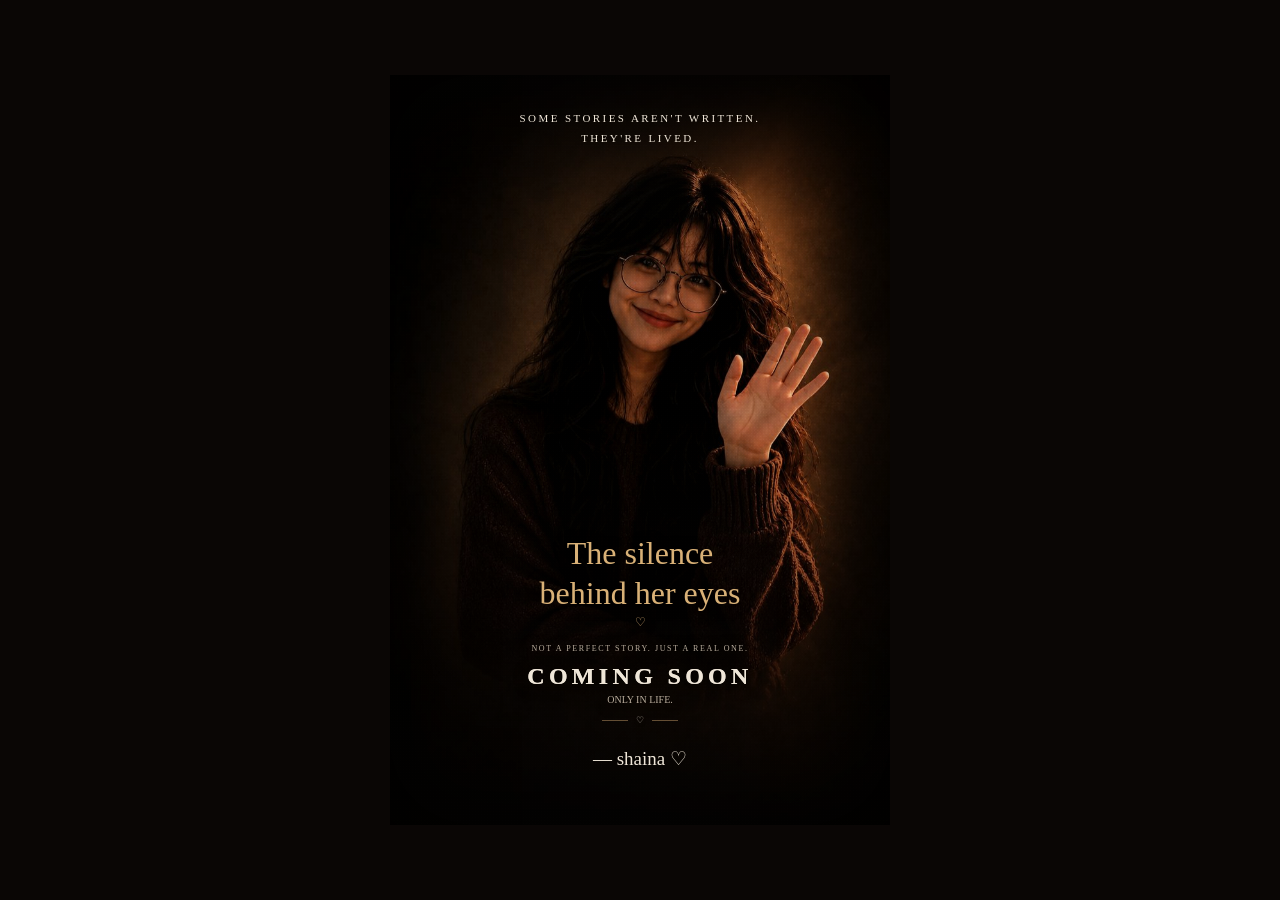
==== commit e88c3d1d: "Update index.html" ====
--- a/index.html
+++ b/index.html
@@ -45,6 +45,20 @@
       <p class="signature">— shaina <span aria-hidden="true">♡</span></p>
     </footer>
 
+    <div class="poem-overlay" id="poemOverlay" aria-hidden="true">
+      <div class="poem-overlay__box">
+        <button class="poem-overlay__close" id="poemClose" aria-label="Close">✕</button>
+        <div class="poem-overlay__mark poem-overlay__mark--top">♡</div>
+        <h2 class="poem-overlay__heading">The other side</h2>
+        <p class="poem-overlay__text">She smiled like nothing was wrong,<br>
+while hiding the tears all along.<br>
+The same girl, the same heart—<br>
+just a different side of her story.</p>
+        <div class="poem-overlay__rule"></div>
+        <p class="poem-overlay__signoff">same soul, quietly breaking, endless becoming.</p>
+      </div>
+    </div>
+
   </main>
 
   <script src="script.js"></script>
--- a/style.css
+++ b/style.css
@@ -23,8 +23,7 @@
 }
 
 body {
-  height: 100vh;
-  height: 100dvh;
+  min-height: 100vh;
   display: flex;
   align-items: center;
   justify-content: center;
@@ -35,9 +34,10 @@
 
 .poster {
   position: relative;
-  width: min(94vw, 480px);
-  height: 100vh;
-  height: 100dvh;
+  width: 500px;
+  height: 750px;
+  flex-shrink: 0;
+  transform: scale(var(--poster-scale, 1));
   overflow: hidden;
   background:
     radial-gradient(120% 70% at 50% 34%, #2a1a0f 0%, #150d08 55%, #070403 100%);
@@ -87,9 +87,8 @@
   inset: 0;
   z-index: 4;
   pointer-events: none;
-  box-shadow: inset 0 0 18vw 2vw rgba(0,0,0,0.85);
-}
-
+  box-shadow: inset 0 0 86px 10px rgba(0,0,0,0.85);
+}
 
 .poster__eyebrow {
   position: relative;
@@ -114,7 +113,7 @@
   text-align: center;
   font-family: 'Cormorant SC', serif;
   font-weight: 500;
-  font-size: clamp(11px, 2.6vw, 13px);
+  font-size: 11px;
   line-height: 1.9;
   color: var(--cream);
   text-transform: uppercase;
@@ -138,7 +137,6 @@
   }
 }
 
-
 .portrait {
   position: absolute;
   inset: 0;
@@ -250,10 +248,159 @@
   100% { transform: translateY(-320px) translateX(-4px); opacity: 0; }
 }
 
+.poem-overlay {
+  position: absolute;
+  inset: 0;
+  z-index: 40;
+  display: flex;
+  align-items: center;
+  justify-content: center;
+  padding: 9%;
+  background: rgba(6, 4, 3, 0.98);
+  backdrop-filter: blur(48px) saturate(30%);
+  -webkit-backdrop-filter: blur(48px) saturate(30%);
+  opacity: 0;
+  visibility: hidden;
+  transition: opacity 0.5s var(--ease-soft), visibility 0s linear 0.5s;
+  cursor: default;
+}
+
+.poem-overlay.is-open {
+  opacity: 1;
+  visibility: visible;
+  transition: opacity 0.5s var(--ease-soft), visibility 0s linear 0s;
+}
+
+.poem-overlay__box {
+  position: relative;
+  width: 100%;
+  padding: 46px 28px 36px;
+  text-align: center;
+  background:
+    radial-gradient(120% 140% at 50% 0%, rgba(217,177,119,0.06), transparent 60%),
+    linear-gradient(160deg, rgba(30,19,11,0.98), rgba(10,6,4,0.99));
+  border: 1px solid var(--gold-soft);
+  outline: 1px solid rgba(217, 177, 119, 0.22);
+  outline-offset: 6px;
+  box-shadow:
+    0 24px 60px rgba(0,0,0,0.7),
+    0 0 0 1px rgba(0,0,0,0.4),
+    0 0 55px rgba(217,177,119,0.12),
+    inset 0 0 40px rgba(217,177,119,0.04);
+  transform: scale(0.94) translateY(8px);
+  opacity: 0;
+  transition: transform 0.5s var(--ease-soft) 0.1s, opacity 0.5s var(--ease-soft) 0.1s;
+}
+
+.poem-overlay.is-open .poem-overlay__box {
+  transform: scale(1) translateY(0);
+  opacity: 1;
+}
+
+/* Corner flourishes */
+.poem-overlay__box::before,
+.poem-overlay__box::after {
+  content: "";
+  position: absolute;
+  width: 22px;
+  height: 22px;
+  border: 1px solid var(--gold-soft);
+  opacity: 0.75;
+}
+
+.poem-overlay__box::before {
+  top: -9px;
+  left: -9px;
+  border-right: none;
+  border-bottom: none;
+}
+
+.poem-overlay__box::after {
+  bottom: -9px;
+  right: -9px;
+  border-left: none;
+  border-top: none;
+}
+
+.poem-overlay__mark {
+  font-size: 15px;
+  color: var(--gold-soft);
+  margin-bottom: 10px;
+  opacity: 0.9;
+  letter-spacing: 0.05em;
+}
+
+.poem-overlay__heading {
+  margin: 0 0 16px;
+  font-family: 'Mrs Saint Delafield', cursive;
+  font-size: 26px;
+  font-weight: 400;
+  color: var(--gold);
+  letter-spacing: 0.02em;
+  text-shadow: 0 0 20px var(--gold-glow);
+}
+
+.poem-overlay__text {
+  margin: 0;
+  font-family: 'Cormorant Garamond', serif;
+  font-style: italic;
+  font-weight: 500;
+  font-size: 16.5px;
+  letter-spacing: 0.015em;
+  line-height: 2;
+  color: var(--cream);
+}
+
+.poem-overlay__rule {
+  width: 48px;
+  height: 1px;
+  margin: 22px auto 0;
+  background: linear-gradient(to right, transparent, var(--gold-soft), transparent);
+  opacity: 0.7;
+}
+
+.poem-overlay__signoff {
+  margin: 18px 0 0;
+  font-family: 'Cormorant SC', serif;
+  font-weight: 500;
+  font-size: 9px;
+  letter-spacing: 0.24em;
+  text-transform: uppercase;
+  color: var(--text-dim);
+}
+
+.poem-overlay__close {
+  position: absolute;
+  top: -16px;
+  right: -16px;
+  width: 30px;
+  height: 30px;
+  display: flex;
+  align-items: center;
+  justify-content: center;
+  border: 1px solid var(--gold-soft);
+  border-radius: 50%;
+  background: var(--bg-brown);
+  color: var(--cream);
+  font-size: 12px;
+  line-height: 1;
+  cursor: pointer;
+  box-shadow: 0 4px 14px rgba(0,0,0,0.5);
+  transition: background 0.3s var(--ease-soft), transform 0.3s var(--ease-soft), color 0.3s var(--ease-soft);
+}
+
+.poem-overlay__close:hover {
+  background: var(--gold-soft);
+  color: var(--bg-black);
+  transform: scale(1.1) rotate(90deg);
+}
+
 .poster__body {
-  position: relative;
+  position: absolute;
+  left: 0;
+  right: 0;
+  bottom: 100px;
   z-index: 6;
-  margin-top: auto;
   text-align: center;
   text-shadow: 0 2px 14px rgba(0,0,0,0.55);
   animation: revealUp 1.3s var(--ease-soft) both;
@@ -262,7 +409,7 @@
 
 .script {
   font-family: 'Alex Brush', cursive;
-  font-size: clamp(34px, 8vw, 44px);
+  font-size: 32px;
   color: var(--gold);
   line-height: 1.25;
   margin: 0;
@@ -278,7 +425,7 @@
 
 .heart {
   margin-top: 2px;
-  font-size: 15px;
+  font-size: 12px;
   color: var(--gold-soft);
   animation: pulse 3s var(--ease-soft) infinite;
 }
@@ -291,7 +438,7 @@
 .subline {
   margin: 14px 0 6px;
   font-family: 'Cormorant SC', serif;
-  font-size: clamp(9.5px, 2.2vw, 11px);
+  font-size: 8px;
   letter-spacing: 0.2em;
   text-transform: uppercase;
   color: var(--text-dim);
@@ -301,7 +448,7 @@
   margin: 4px 0 0;
   font-family: 'Cormorant SC', serif;
   font-weight: 600;
-  font-size: clamp(30px, 7.4vw, 42px);
+  font-size: 24px;
   letter-spacing: 0.18em;
   text-transform: uppercase;
   color: var(--cream);
@@ -332,16 +479,14 @@
 .release {
   margin: 4px 0 0;
   font-family: 'Cormorant SC', serif;
-  font-size: clamp(10px, 2.3vw, 11.5px);
-  letter-spacing: 0.28em;
+  font-size: 10px;
   text-transform: uppercase;
   color: var(--text-dim);
 }
 
 .rule {
   margin-top: 10px;
-  font-size: 11px;
-  color: var(--gold-soft);
+  font-size: 9px;
   opacity: 0.8;
 }
 
@@ -369,11 +514,12 @@
 }
 
 .poster__footer {
-  position: relative;
+  position: absolute;
+  left: 0;
+  right: 0;
+  bottom: 55px;
   z-index: 6;
   width: 100%;
-  margin-top: 0;
-  margin-bottom: 4%;
   padding: 0 8%;
   display: flex;
   justify-content: center;
@@ -385,7 +531,7 @@
 .signature {
   margin: 0;
   font-family: 'Mrs Saint Delafield', cursive;
-  font-size: clamp(19px, 4.4vw, 23px);
+  font-size: 19px;
   color: var(--cream);
   transition: color 0.6s var(--ease-soft), text-shadow 0.6s var(--ease-soft);
 }
@@ -394,7 +540,6 @@
   color: var(--gold);
   text-shadow: 0 0 14px var(--gold-glow);
 }
-
 
 @media (prefers-reduced-motion: reduce) {
   .poster,
